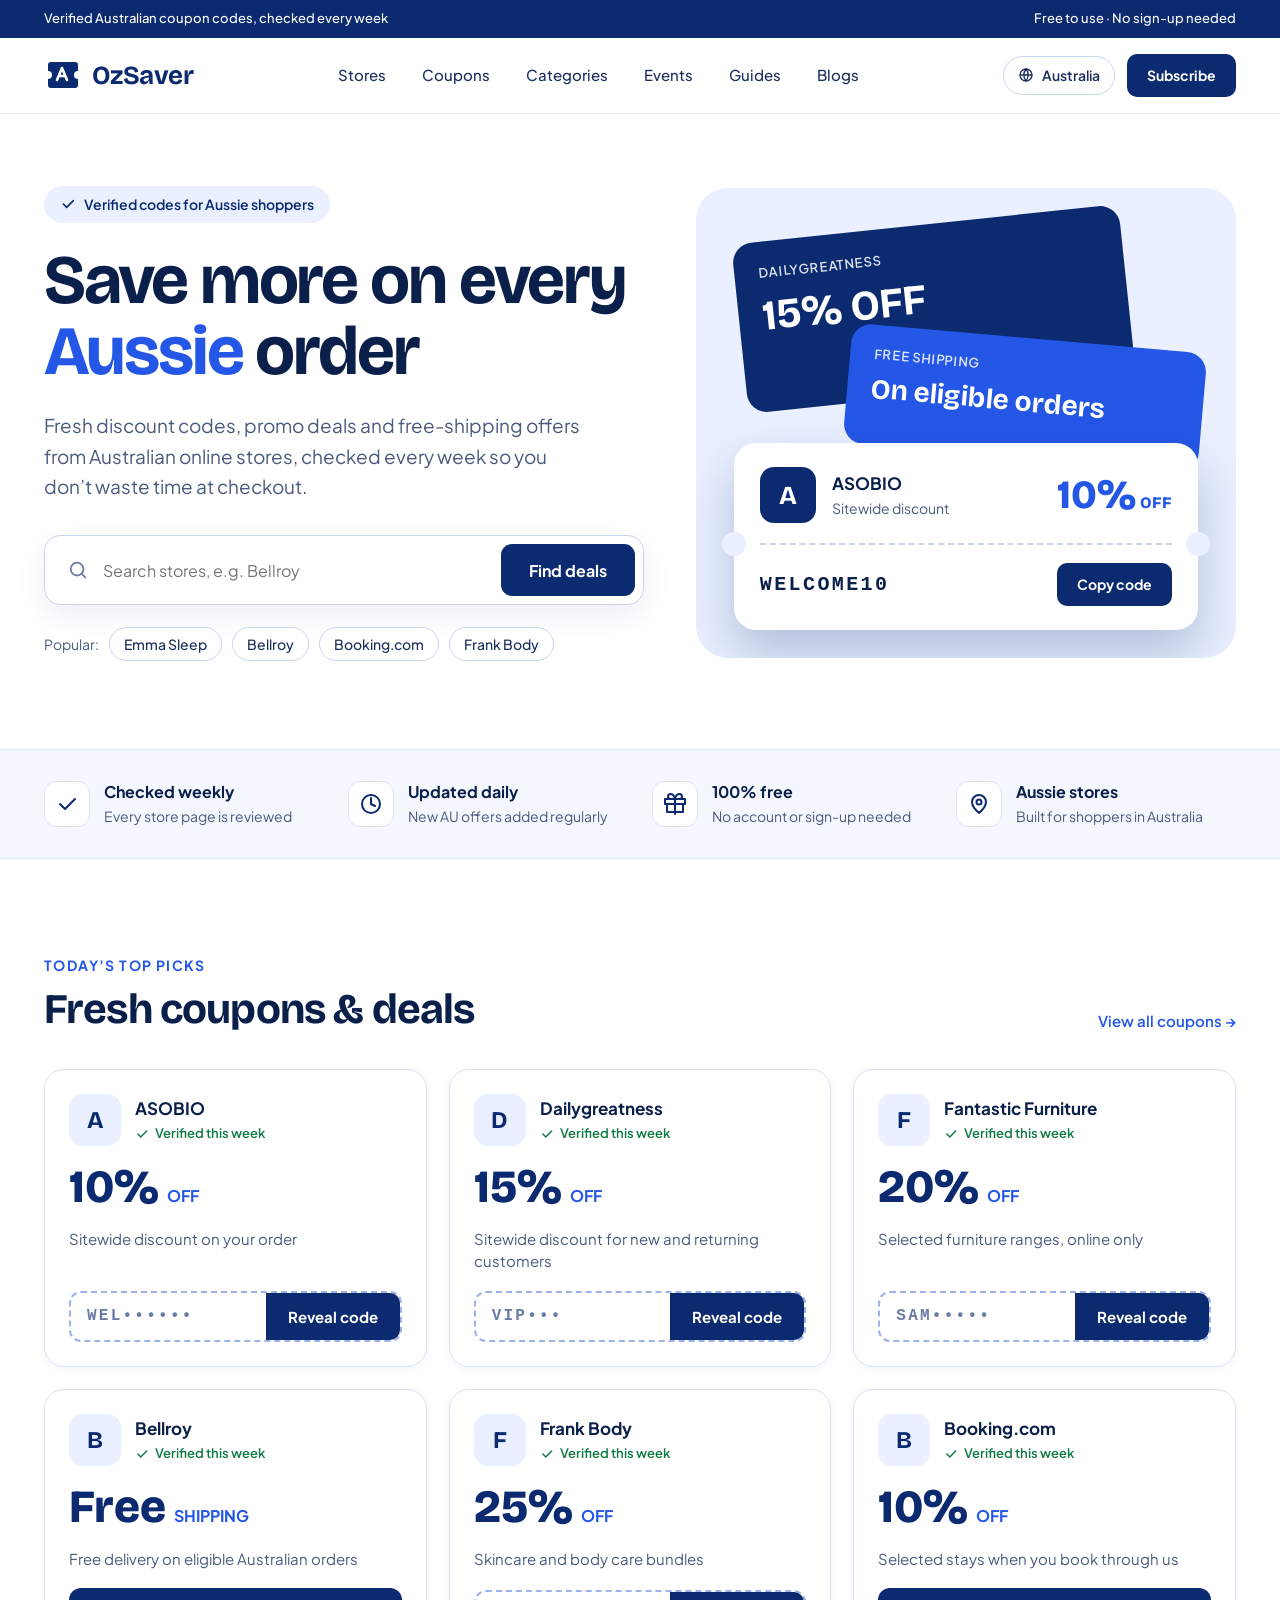
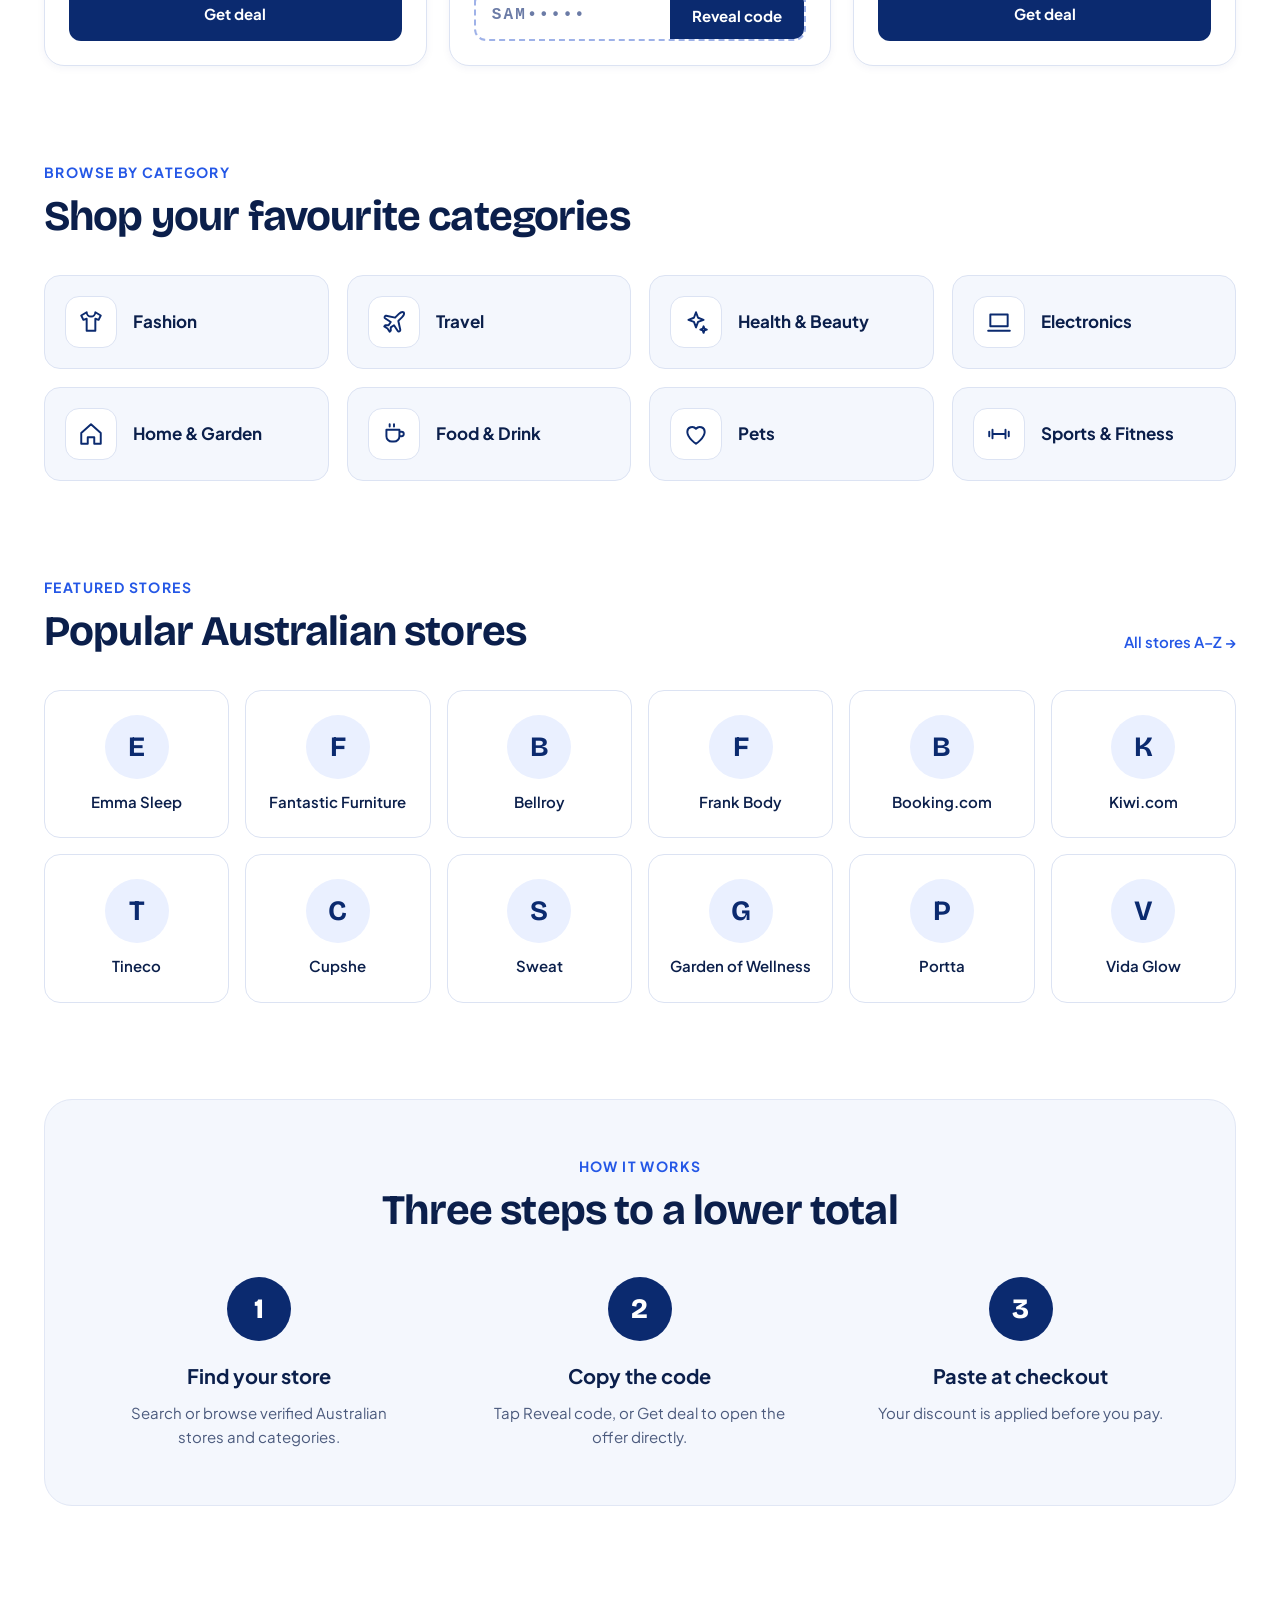
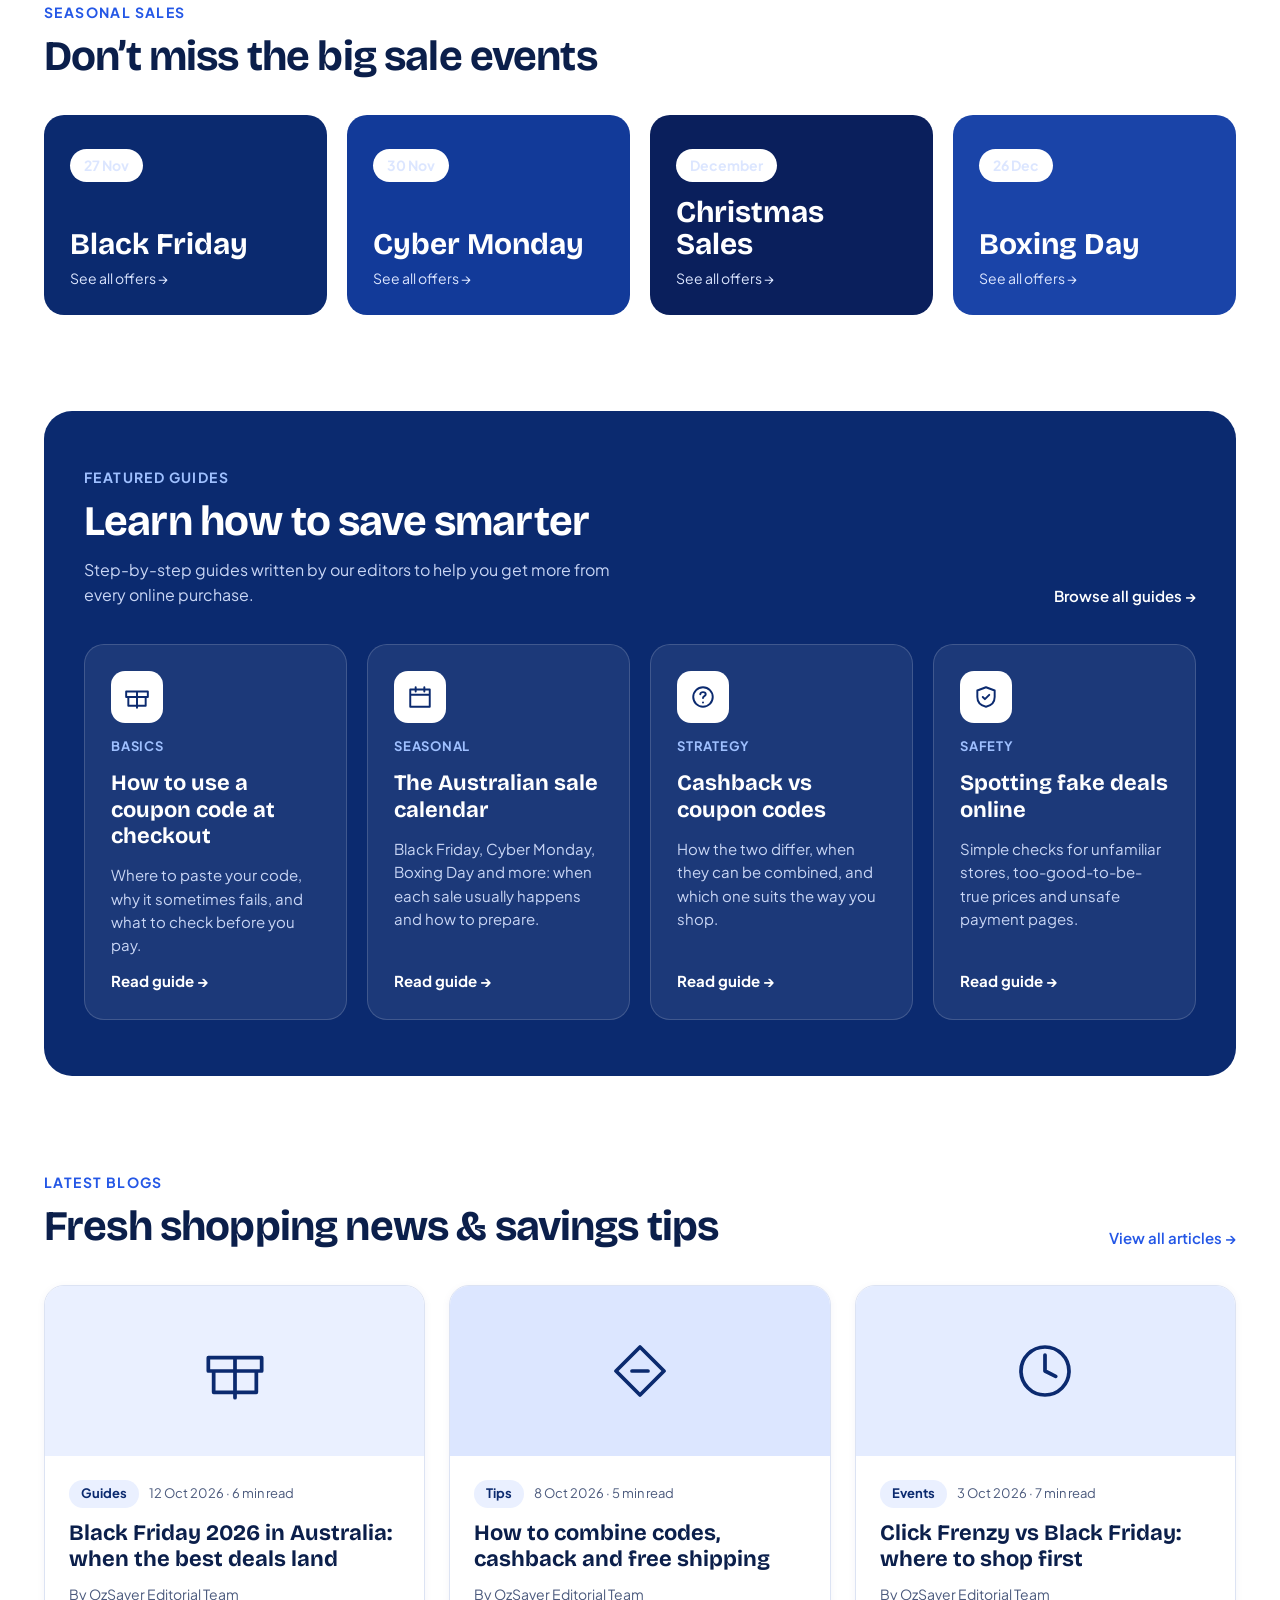
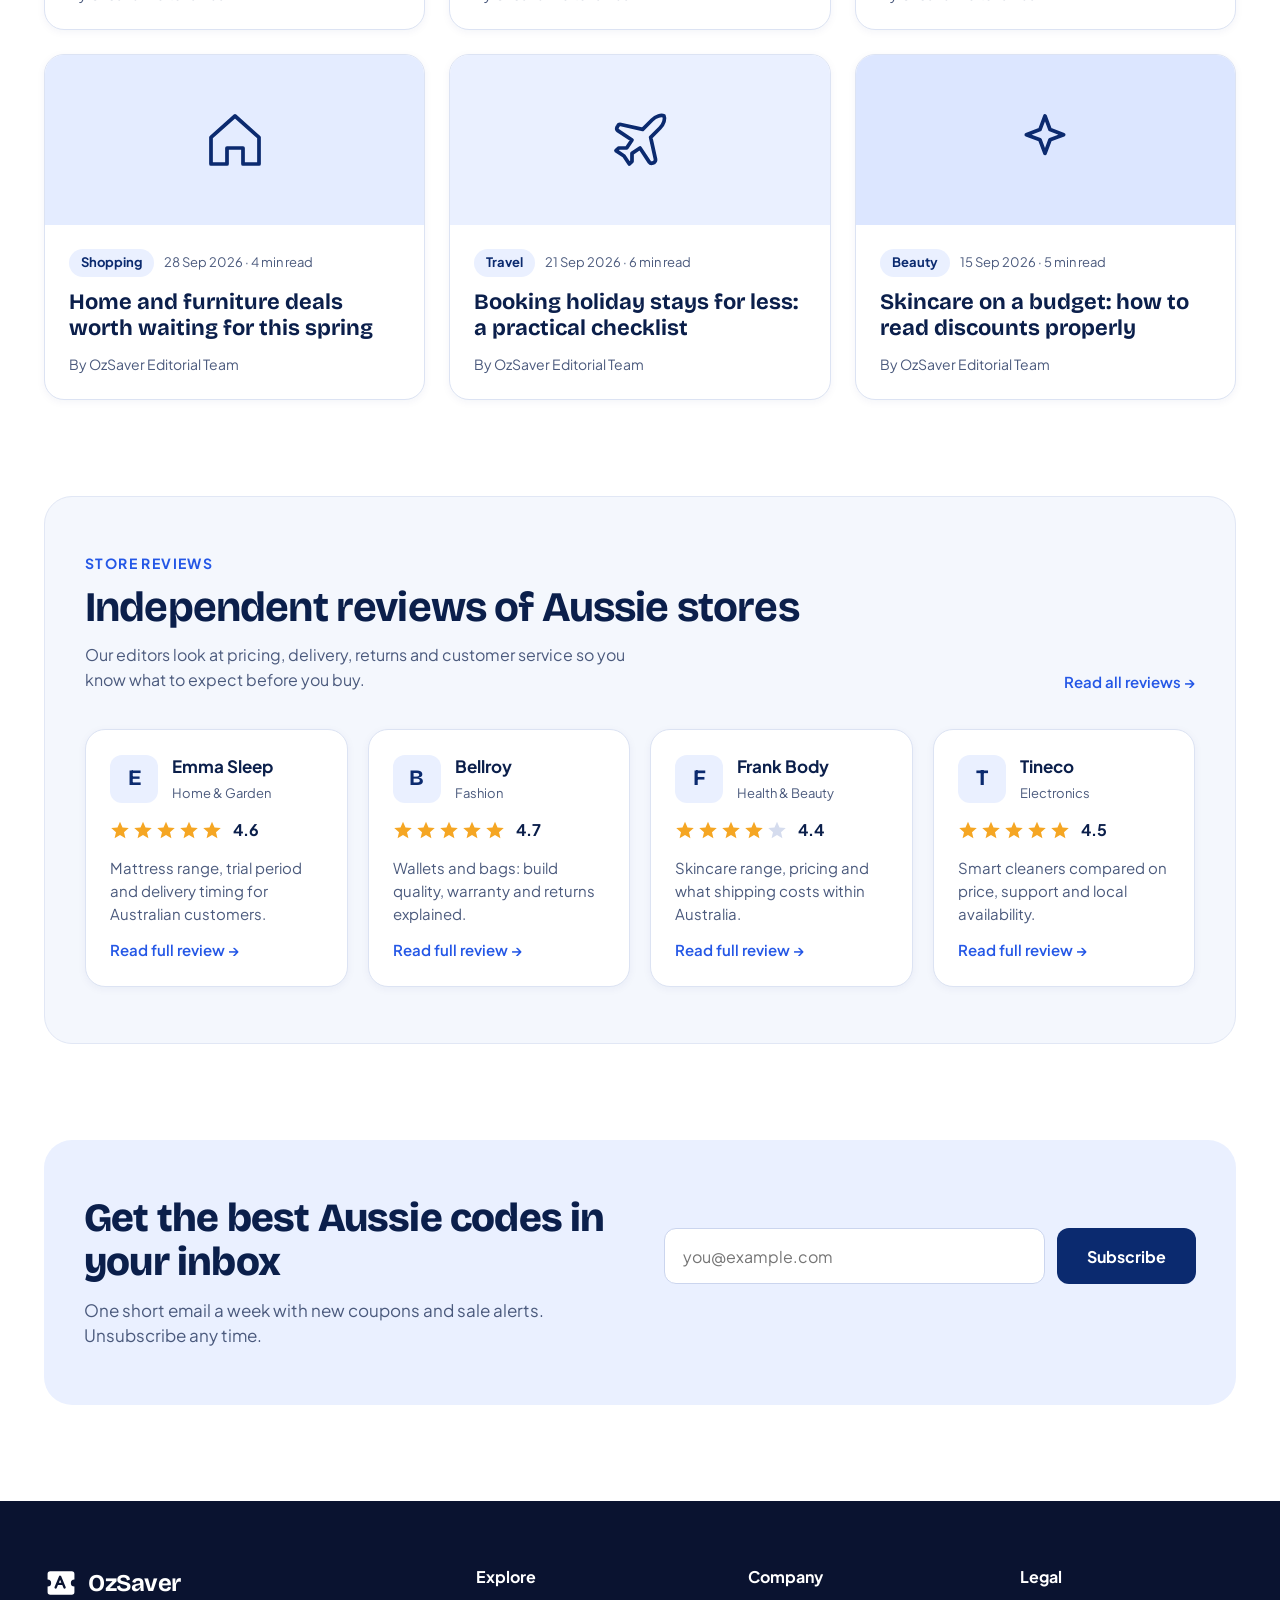
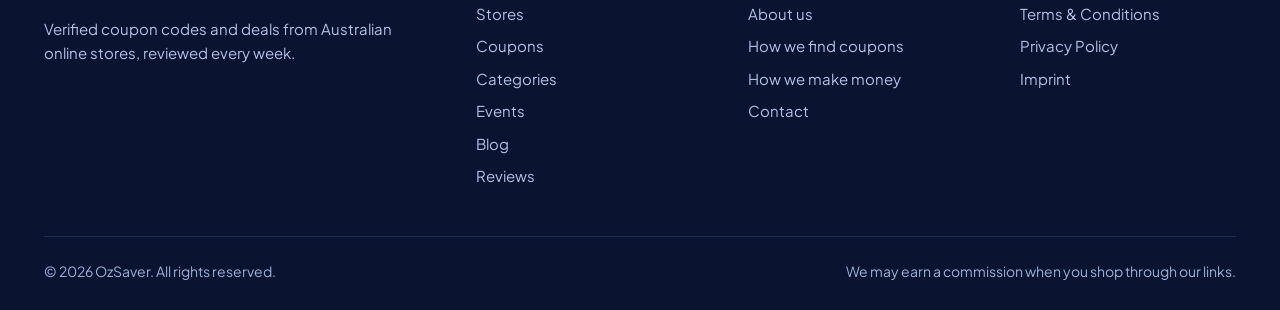
==== index.html @ eb92e5b9 "FirstCommit" ====
<!doctype html>
<html lang="en-AU">
<head>
<meta charset="utf-8">
<meta name="viewport" content="width=device-width, initial-scale=1">
<title>OzSaver – Verified Australian Coupon Codes &amp; Deals</title>
<meta name="description" content="Verified discount codes, promo deals and free-shipping offers from Australian online stores, checked every week.">
<link rel="preconnect" href="https://fonts.googleapis.com">
<link rel="preconnect" href="https://fonts.gstatic.com" crossorigin>
<link rel="stylesheet" href="https://fonts.googleapis.com/css2?family=Bricolage+Grotesque:opsz,wght@12..96,500..800&family=Plus+Jakarta+Sans:wght@400..700&display=swap">
<link rel="stylesheet" href="home.css">
</head>
<body>

<!-- Utility bar -->
<div class="topbar">
  <div class="container topbar__inner">
    <span>Verified Australian coupon codes, checked every week</span>
    <span>Free to use · No sign-up needed</span>
  </div>
</div>

<!-- Header -->
<header class="header">
  <div class="container header__inner">
    <a href="#" class="logo" aria-label="OzSaver home">
      <svg width="38" height="38" viewBox="0 0 38 38" aria-hidden="true">
        <path d="M4 9a3 3 0 0 1 3-3h24a3 3 0 0 1 3 3v6a4 4 0 0 0 0 8v6a3 3 0 0 1-3 3H7a3 3 0 0 1-3-3v-6a4 4 0 0 0 0-8z" fill="#0B2A6F"/>
        <path d="M13 24l5-12 5 12M15 20h6" stroke="#fff" stroke-width="2.6" stroke-linecap="round" stroke-linejoin="round" fill="none"/>
      </svg>
      <span>OzSaver</span>
    </a>

    <button class="nav-toggle" id="navToggle" aria-expanded="false" aria-controls="mainNav" aria-label="Toggle menu">
      <svg width="24" height="24" viewBox="0 0 24 24" fill="none" stroke="currentColor" stroke-width="2" stroke-linecap="round" aria-hidden="true"><path d="M4 7h16M4 12h16M4 17h16"/></svg>
    </button>

    <nav class="nav" id="mainNav" aria-label="Main">
      <a href="stores.html">Stores</a>
      <a href="coupons.html">Coupons</a>
      <a href="categories.html">Categories</a>
      <a href="events.html">Events</a>
      <a href="guides.html">Guides</a>
      <a href="blogs.html">Blogs</a>
    </nav>

    <div class="header__actions">
      <span class="region">
        <svg width="16" height="16" viewBox="0 0 24 24" fill="none" stroke="currentColor" stroke-width="2" stroke-linecap="round" stroke-linejoin="round" aria-hidden="true"><circle cx="12" cy="12" r="9"/><path d="M3 12h18M12 3a14 14 0 0 1 0 18M12 3a14 14 0 0 0 0 18"/></svg>
        Australia
      </span>
      <a href="#newsletter" class="btn btn--sm">Subscribe</a>
    </div>
  </div>
</header>

<main>

<!-- Hero -->
<section class="hero">
  <div class="container hero__inner">
    <div class="hero__copy">
      <span class="pill">
        <svg width="16" height="16" viewBox="0 0 24 24" fill="none" stroke="currentColor" stroke-width="2.4" stroke-linecap="round" stroke-linejoin="round" aria-hidden="true"><path d="M5 12l5 5L20 7"/></svg>
        Verified codes for Aussie shoppers
      </span>
      <h1>Save more on every <span class="accent">Aussie</span> order</h1>
      <p class="lead">Fresh discount codes, promo deals and free-shipping offers from Australian online stores, checked every week so you don’t waste time at checkout.</p>

      <form class="search" id="searchForm" role="search">
        <label for="searchInput" class="sr-only">Search stores or coupons</label>
        <svg width="22" height="22" viewBox="0 0 24 24" fill="none" stroke="#6B7BA6" stroke-width="2" stroke-linecap="round" aria-hidden="true"><circle cx="11" cy="11" r="7"/><path d="M20 20l-4-4"/></svg>
        <input id="searchInput" type="search" placeholder="Search stores, e.g. Bellroy" autocomplete="off">
        <button type="submit" class="btn">Find deals</button>
      </form>

      <div class="popular">
        <span>Popular:</span>
        <div id="popularChips"></div>
      </div>
    </div>

    <div class="hero__visual" aria-hidden="true">
      <div class="float float--a"><small>DAILYGREATNESS</small><strong>15% OFF</strong></div>
      <div class="float float--b"><small>FREE SHIPPING</small><strong>On eligible orders</strong></div>
      <div class="ticket">
        <div class="ticket__top">
          <div class="ticket__logo">A</div>
          <div class="ticket__info"><b>ASOBIO</b><span>Sitewide discount</span></div>
          <div class="ticket__value">10%<small>OFF</small></div>
        </div>
        <div class="ticket__cut"></div>
        <div class="ticket__bottom">
          <code>WELCOME10</code>
          <span class="btn btn--sm">Copy code</span>
        </div>
      </div>
    </div>
  </div>
</section>

<!-- Trust strip -->
<section class="trust">
  <div class="container trust__grid" id="trustGrid"></div>
</section>

<!-- Coupons -->
<section class="section container" id="coupons">
  <div class="section__head">
    <div>
      <div class="eyebrow">TODAY’S TOP PICKS</div>
      <h2>Fresh coupons &amp; deals</h2>
    </div>
    <a href="#" class="more">View all coupons →</a>
  </div>
  <div class="grid grid--coupons" id="couponGrid"></div>
  <p class="empty" id="couponEmpty" hidden>No matching offers found. Try another store name.</p>
</section>

<!-- Categories -->
<section class="section container" id="categories">
  <div class="eyebrow">BROWSE BY CATEGORY</div>
  <h2>Shop your favourite categories</h2>
  <div class="grid grid--categories" id="categoryGrid"></div>
</section>

<!-- Stores -->
<section class="section container" id="stores">
  <div class="section__head">
    <div>
      <div class="eyebrow">FEATURED STORES</div>
      <h2>Popular Australian stores</h2>
    </div>
    <a href="#" class="more">All stores A–Z →</a>
  </div>
  <div class="grid grid--stores" id="storeGrid"></div>
</section>

<!-- How it works -->
<section class="section container">
  <div class="panel">
    <div class="center">
      <div class="eyebrow">HOW IT WORKS</div>
      <h2>Three steps to a lower total</h2>
    </div>
    <div class="steps" id="stepGrid"></div>
  </div>
</section>

<!-- Events -->
<section class="section container" id="events">
  <div class="eyebrow">SEASONAL SALES</div>
  <h2>Don’t miss the big sale events</h2>
  <div class="grid grid--events" id="eventGrid"></div>
</section>

<!-- Featured Guides -->
<section class="section container" id="guides">
  <div class="guides">
    <div class="section__head">
      <div>
        <div class="eyebrow eyebrow--light">FEATURED GUIDES</div>
        <h2>Learn how to save smarter</h2>
        <p class="sub sub--light">Step-by-step guides written by our editors to help you get more from every online purchase.</p>
      </div>
      <a href="#" class="more more--light">Browse all guides →</a>
    </div>
    <div class="grid grid--guides" id="guideGrid"></div>
  </div>
</section>

<!-- Latest Blogs -->
<section class="section container" id="blog">
  <div class="section__head">
    <div>
      <div class="eyebrow">LATEST BLOGS</div>
      <h2>Fresh shopping news &amp; savings tips</h2>
    </div>
    <a href="#" class="more">View all articles →</a>
  </div>
  <div class="grid grid--posts" id="postGrid"></div>
</section>

<!-- Reviews -->
<section class="section container" id="reviews">
  <div class="panel">
    <div class="section__head">
      <div>
        <div class="eyebrow">STORE REVIEWS</div>
        <h2>Independent reviews of Aussie stores</h2>
        <p class="sub">Our editors look at pricing, delivery, returns and customer service so you know what to expect before you buy.</p>
      </div>
      <a href="#" class="more">Read all reviews →</a>
    </div>
    <div class="grid grid--reviews" id="reviewGrid"></div>
  </div>
</section>

<!-- Newsletter -->
<section class="section container" id="newsletter">
  <div class="newsletter">
    <div>
      <h2>Get the best Aussie codes in your inbox</h2>
      <p>One short email a week with new coupons and sale alerts. Unsubscribe any time.</p>
    </div>
    <form id="newsletterForm" novalidate>
      <div class="newsletter__row">
        <label for="email" class="sr-only">Email address</label>
        <input id="email" type="email" placeholder="you@example.com" required>
        <button type="submit" class="btn btn--lg">Subscribe</button>
      </div>
      <p class="form-msg" id="newsletterMsg" role="status" aria-live="polite"></p>
    </form>
  </div>
</section>

</main>

<!-- Footer -->
<footer class="footer">
  <div class="container">
    <div class="footer__grid">
      <div class="footer__brand">
        <div class="logo logo--light">
          <svg width="34" height="34" viewBox="0 0 38 38" aria-hidden="true">
            <path d="M4 9a3 3 0 0 1 3-3h24a3 3 0 0 1 3 3v6a4 4 0 0 0 0 8v6a3 3 0 0 1-3 3H7a3 3 0 0 1-3-3v-6a4 4 0 0 0 0-8z" fill="#fff"/>
            <path d="M13 24l5-12 5 12M15 20h6" stroke="#0A1330" stroke-width="2.6" stroke-linecap="round" stroke-linejoin="round" fill="none"/>
          </svg>
          <span>OzSaver</span>
        </div>
        <p>Verified coupon codes and deals from Australian online stores, reviewed every week.</p>
      </div>
      <div>
        <h3>Explore</h3>
        <a href="#">Stores</a><a href="#coupons">Coupons</a><a href="#categories">Categories</a><a href="#events">Events</a><a href="#blog">Blog</a><a href="#reviews">Reviews</a>
      </div>
      <div>
        <h3>Company</h3>
        <a href="#">About us</a><a href="#">How we find coupons</a><a href="#">How we make money</a><a href="#">Contact</a>
      </div>
      <div>
        <h3>Legal</h3>
        <a href="#">Terms &amp; Conditions</a><a href="#">Privacy Policy</a><a href="#">Imprint</a>
      </div>
    </div>
    <div class="footer__bottom">
      <span>© <span id="year">2026</span> OzSaver. All rights reserved.</span>
      <span>We may earn a commission when you shop through our links.</span>
    </div>
  </div>
</footer>

<!-- Code modal -->
<div class="modal" id="codeModal" role="dialog" aria-modal="true" aria-labelledby="modalTitle" hidden>
  <div class="modal__box">
    <button class="modal__close" id="modalClose" aria-label="Close">×</button>
    <div class="modal__store" id="modalStore"></div>
    <h3 id="modalTitle"></h3>
    <p>Copy this code and paste it at checkout.</p>
    <div class="modal__code">
      <code id="modalCode"></code>
      <button class="btn btn--sm" id="modalCopy">Copy</button>
    </div>
    <a href="#" class="btn btn--block" id="modalGo">Go to store</a>
  </div>
</div>

<script src="home.js"></script>
</body>
</html>
---- home.css ----
/* ==========================================================
   OzSaver – homepage styles
   ========================================================== */

:root {
  --brand: #0B2A6F;        /* dark blue: buttons, logo, headings accents */
  --brand-dark: #0A1330;   /* footer */
  --blue: #2457E6;         /* links, eyebrows */
  --ink: #0B1F4B;          /* main text */
  --muted: #4B5A7D;        /* secondary text */
  --line: #DCE3F3;         /* borders */
  --soft: #F4F7FD;         /* light panels */
  --tint: #EAF0FF;         /* light blue tint */
  --green: #0F7A45;
  --star: #F5A623;
  --radius: 20px;
  --shadow: 0 2px 8px rgba(11, 42, 111, .05);
  --font-display: 'Bricolage Grotesque', sans-serif;
  --font-body: 'Plus Jakarta Sans', system-ui, sans-serif;
}

*, *::before, *::after { box-sizing: border-box; }
html { scroll-behavior: smooth; }
body {
  margin: 0;
  background: #fff;
  color: var(--ink);
  font-family: var(--font-body);
  line-height: 1.5;
  -webkit-font-smoothing: antialiased;
}
a { color: inherit; text-decoration: none; }
img, svg { max-width: 100%; }
h1, h2, h3, p { margin: 0; }
button, input { font-family: inherit; }

:focus-visible { outline: 2px solid var(--blue); outline-offset: 2px; }

.container { max-width: 1240px; margin: 0 auto; padding-left: 24px; padding-right: 24px; }
.sr-only { position: absolute; width: 1px; height: 1px; overflow: hidden; clip: rect(0 0 0 0); white-space: nowrap; }
.center { text-align: center; }

/* ---------- Buttons ---------- */
.btn {
  display: inline-flex; align-items: center; justify-content: center;
  height: 52px; padding: 0 28px;
  border: 0; border-radius: 11px;
  background: var(--brand); color: #fff;
  font-weight: 700; font-size: 16px; cursor: pointer;
  transition: filter .2s, transform .2s;
}
.btn:hover { filter: brightness(1.2); }
.btn--sm { height: auto; padding: 11px 20px; font-size: 14px; border-radius: 10px; }
.btn--lg { height: 56px; padding: 0 30px; border-radius: 12px; }
.btn--block { display: flex; width: 100%; margin-top: 16px; }

/* ---------- Top bar & header ---------- */
.topbar { background: var(--brand); color: #fff; font-size: 13px; font-weight: 500; }
.topbar__inner { display: flex; flex-wrap: wrap; justify-content: space-between; gap: 4px 24px; padding-top: 9px; padding-bottom: 9px; }

.header { position: sticky; top: 0; z-index: 50; background: #fff; border-bottom: 1px solid #E1E7F5; }
.header__inner { display: flex; align-items: center; justify-content: space-between; gap: 16px 32px; padding-top: 16px; padding-bottom: 16px; }

.logo { display: flex; align-items: center; gap: 10px; }
.logo span { font-family: var(--font-display); font-weight: 700; font-size: 26px; letter-spacing: -.02em; color: var(--brand); }
.logo--light span { color: #fff; font-size: 24px; }

.nav { display: flex; gap: 6px 28px; align-items: center; }
.nav a { padding: 10px 4px; font-weight: 500; font-size: 15px; color: #1E2F5E; }
.nav a:hover { color: var(--blue); }

.header__actions { display: flex; align-items: center; gap: 12px; }
.region { display: inline-flex; align-items: center; gap: 8px; border: 1px solid #CBD5EE; border-radius: 999px; padding: 8px 14px; font-size: 14px; font-weight: 600; color: #1E2F5E; }

.nav-toggle { display: none; width: 44px; height: 44px; border: 1px solid #CBD5EE; border-radius: 10px; background: #fff; color: var(--ink); cursor: pointer; align-items: center; justify-content: center; }

/* ---------- Hero ---------- */
.hero__inner { display: flex; flex-wrap: wrap; align-items: center; gap: 56px 48px; padding-top: 72px; padding-bottom: 88px; }
.hero__copy { flex: 1 1 480px; min-width: 0; }

.pill { display: inline-flex; align-items: center; gap: 8px; background: var(--tint); color: var(--brand); border-radius: 999px; padding: 8px 16px; font-size: 14px; font-weight: 600; }

h1 { margin-top: 22px; font-family: var(--font-display); font-weight: 700; font-size: clamp(40px, 5.4vw, 70px); line-height: 1.04; letter-spacing: -.03em; }
.accent { color: var(--blue); }
.lead { margin-top: 22px; max-width: 540px; font-size: 19px; line-height: 1.6; color: var(--muted); }

.search { display: flex; flex-wrap: wrap; align-items: center; gap: 12px; max-width: 600px; margin-top: 34px; padding: 8px 8px 8px 22px; background: #fff; border: 1px solid #CBD5EE; border-radius: 16px; box-shadow: 0 10px 30px rgba(11, 42, 111, .08); }
.search input { flex: 1 1 200px; min-width: 0; height: 52px; border: 0; background: transparent; font-size: 16px; color: var(--ink); }
.search input:focus-visible { outline: none; }
.search:focus-within { border-color: var(--blue); }

.popular { display: flex; flex-wrap: wrap; align-items: center; gap: 10px; margin-top: 22px; font-size: 14px; color: var(--muted); }
.popular div { display: flex; flex-wrap: wrap; gap: 10px; }
.chip { border: 1px solid #CBD5EE; border-radius: 999px; padding: 7px 14px; background: #fff; font-size: 14px; font-weight: 500; color: #1E2F5E; cursor: pointer; }
.chip:hover { border-color: var(--brand); color: var(--brand); }

/* hero visual */
.hero__visual { position: relative; flex: 1 1 420px; min-width: 0; max-width: 540px; height: 470px; margin: 0 auto; background: var(--tint); border-radius: 32px; overflow: hidden; }
.float { position: absolute; border-radius: 20px; color: #fff; padding: 22px 24px; }
.float small { display: block; font-size: 13px; font-weight: 600; letter-spacing: .05em; opacity: .85; }
.float strong { display: block; margin-top: 10px; font-family: var(--font-display); font-weight: 700; line-height: 1.05; }
.float--a { left: 8%; top: 36px; width: 72%; height: 170px; background: var(--brand); transform: rotate(-6deg); }
.float--a strong { font-size: 42px; }
.float--b { right: 6%; top: 150px; width: 66%; height: 120px; background: var(--blue); transform: rotate(5deg); padding: 20px 24px; }
.float--b strong { font-size: 28px; }

.ticket { position: absolute; left: 0; right: 0; bottom: 28px; width: 86%; margin: 0 auto; background: #fff; border-radius: 22px; box-shadow: 0 24px 50px rgba(11, 42, 111, .25); }
.ticket__top { display: flex; align-items: center; gap: 16px; padding: 24px 26px 20px; }
.ticket__logo { width: 56px; height: 56px; display: flex; align-items: center; justify-content: center; background: var(--brand); color: #fff; border-radius: 14px; font-family: var(--font-display); font-weight: 700; font-size: 26px; }
.ticket__info { flex: 1; min-width: 0; }
.ticket__info b { display: block; font-size: 17px; }
.ticket__info span { font-size: 14px; color: var(--muted); }
.ticket__value { font-family: var(--font-display); font-weight: 800; font-size: 40px; line-height: 1; color: var(--blue); }
.ticket__value small { margin-left: 4px; font-size: 16px; }
.ticket__cut { position: relative; margin: 0 26px; border-top: 2px dashed #CBD5EE; }
.ticket__cut::before, .ticket__cut::after { content: ""; position: absolute; top: -13px; width: 24px; height: 24px; border-radius: 50%; background: var(--tint); }
.ticket__cut::before { left: -38px; }
.ticket__cut::after { right: -38px; }
.ticket__bottom { display: flex; align-items: center; justify-content: space-between; gap: 12px; padding: 18px 26px 24px; }
.ticket__bottom code { font-family: ui-monospace, Menlo, monospace; font-weight: 700; font-size: 20px; letter-spacing: .12em; }

/* ---------- Trust strip ---------- */
.trust { background: var(--soft); border-top: 1px solid #E1E7F5; border-bottom: 1px solid #E1E7F5; }
.trust__grid { display: grid; grid-template-columns: repeat(auto-fit, minmax(min(100%, 250px), 1fr)); gap: 24px; padding-top: 30px; padding-bottom: 30px; }
.trust__item { display: flex; align-items: center; gap: 14px; }
.trust__icon { flex: none; width: 46px; height: 46px; display: flex; align-items: center; justify-content: center; background: #fff; border: 1px solid var(--line); border-radius: 12px; color: var(--brand); }
.trust__item b { display: block; font-size: 16px; }
.trust__item span { font-size: 14px; color: var(--muted); }

/* ---------- Sections ---------- */
.section { padding-top: 96px; }
.section__head { display: flex; flex-wrap: wrap; align-items: flex-end; justify-content: space-between; gap: 16px; }
.eyebrow { font-size: 14px; font-weight: 700; letter-spacing: .1em; color: var(--blue); }
h2 { margin-top: 10px; font-family: var(--font-display); font-weight: 700; font-size: clamp(30px, 3.6vw, 42px); line-height: 1.1; letter-spacing: -.02em; }
.sub { margin-top: 12px; max-width: 560px; font-size: 16px; line-height: 1.6; color: var(--muted); }
.more { font-weight: 600; font-size: 15px; color: var(--blue); }
.more:hover { text-decoration: underline; }
.empty { margin-top: 28px; color: var(--muted); }

.panel { background: var(--soft); border: 1px solid #E1E7F5; border-radius: 28px; padding: 56px 40px; }

.grid { display: grid; gap: 22px; margin-top: 36px; }
.grid--coupons { grid-template-columns: repeat(auto-fill, minmax(min(100%, 350px), 1fr)); }
.grid--categories { grid-template-columns: repeat(auto-fill, minmax(min(100%, 270px), 1fr)); gap: 18px; }
.grid--stores { grid-template-columns: repeat(auto-fill, minmax(min(100%, 180px), 1fr)); gap: 16px; }
.grid--events { grid-template-columns: repeat(auto-fit, minmax(min(100%, 270px), 1fr)); gap: 20px; }
.grid--posts { grid-template-columns: repeat(auto-fit, minmax(min(100%, 320px), 1fr)); gap: 24px; }
.grid--reviews { grid-template-columns: repeat(auto-fit, minmax(min(100%, 260px), 1fr)); gap: 20px; }

/* ---------- Cards ---------- */
.card { background: #fff; border: 1px solid var(--line); border-radius: var(--radius); box-shadow: var(--shadow); transition: transform .2s, box-shadow .2s; }
.card:hover { transform: translateY(-4px); box-shadow: 0 18px 36px rgba(11, 42, 111, .12); }

.coupon { display: flex; flex-direction: column; gap: 18px; padding: 24px; }
.coupon__head { display: flex; align-items: center; gap: 14px; }
.avatar { flex: none; width: 52px; height: 52px; display: flex; align-items: center; justify-content: center; background: var(--tint); color: var(--brand); border-radius: 14px; font-family: var(--font-display); font-weight: 700; font-size: 24px; }
.coupon__store { font-weight: 700; font-size: 17px; }
.verified { display: flex; align-items: center; gap: 6px; margin-top: 3px; font-size: 13px; font-weight: 600; color: var(--green); }
.coupon__value { display: flex; align-items: baseline; gap: 8px; }
.coupon__value b { font-family: var(--font-display); font-weight: 800; font-size: 46px; line-height: 1; color: var(--brand); }
.coupon__value span { font-weight: 700; font-size: 16px; color: var(--blue); }
.coupon__title { flex: 1; font-size: 15px; line-height: 1.5; color: var(--muted); }
.codebox { display: flex; align-items: stretch; border: 2px dashed #9FB2E8; border-radius: 12px; overflow: hidden; }
.codebox code { flex: 1; display: flex; align-items: center; padding: 0 16px; font-family: ui-monospace, Menlo, monospace; font-weight: 700; letter-spacing: .14em; color: #6B7BA6; }
.codebox .btn { height: auto; padding: 14px 22px; font-size: 15px; border-radius: 0; }
.coupon > .btn { height: auto; padding: 15px 22px; font-size: 15px; border-radius: 12px; }

.tile { display: flex; align-items: center; gap: 16px; padding: 20px; background: var(--soft); border: 1px solid var(--line); border-radius: 16px; transition: background .2s, border-color .2s; }
.tile:hover { background: var(--tint); border-color: #9FB2E8; }
.tile__icon { flex: none; width: 52px; height: 52px; display: flex; align-items: center; justify-content: center; background: #fff; border: 1px solid var(--line); border-radius: 14px; color: var(--brand); }
.tile b { font-size: 17px; }

.store { flex-direction: column; justify-content: center; gap: 12px; padding: 24px 12px; text-align: center; background: #fff; }
.store .avatar { width: 64px; height: 64px; border-radius: 50%; font-size: 28px; }
.store b { font-size: 15px; font-weight: 600; }

.steps { display: grid; grid-template-columns: repeat(auto-fit, minmax(min(100%, 260px), 1fr)); gap: 32px; margin-top: 44px; text-align: center; }
.step__n { width: 64px; height: 64px; margin: 0 auto; display: flex; align-items: center; justify-content: center; background: var(--brand); color: #fff; border-radius: 50%; font-family: var(--font-display); font-weight: 800; font-size: 28px; }
.step h3 { margin-top: 20px; font-size: 20px; font-weight: 700; }
.step p { max-width: 300px; margin: 10px auto 0; font-size: 15px; line-height: 1.6; color: var(--muted); }

.event { display: flex; flex-direction: column; justify-content: space-between; min-height: 200px; padding: 26px; border-radius: var(--radius); color: #fff; transition: transform .2s, box-shadow .2s; }
.event:hover { transform: translateY(-4px); box-shadow: 0 18px 36px rgba(11, 42, 111, .2); }
.event__date { align-self: flex-start; background: #fff; color: var(--brand); border-radius: 999px; padding: 6px 14px; font-size: 13px; font-weight: 700; }
.event b { display: block; font-family: var(--font-display); font-weight: 700; font-size: 30px; line-height: 1.05; }
.event span { display: block; margin-top: 8px; font-size: 14px; color: #DCE6FF; }

.post { display: flex; flex-direction: column; overflow: hidden; }
.post__thumb { display: flex; align-items: center; justify-content: center; height: 170px; color: var(--brand); }
.post__body { display: flex; flex-direction: column; flex: 1; gap: 12px; padding: 24px; }
.post__meta { display: flex; flex-wrap: wrap; align-items: center; gap: 10px; font-size: 13px; color: var(--muted); }
.tag { background: var(--tint); color: var(--brand); font-weight: 700; border-radius: 999px; padding: 4px 12px; }
.post h3 { flex: 1; font-family: var(--font-display); font-weight: 700; font-size: 22px; line-height: 1.2; }
.post h3 a:hover { text-decoration: underline; }
.post__by { font-size: 14px; color: var(--muted); }

/* Featured guides (dark panel) */
.guides { padding: 56px 40px; background: var(--brand); color: #fff; border-radius: 28px; }
.guides h2 { color: #fff; }
.eyebrow--light { color: #9FC0FF; }
.sub--light { color: #C9D6F5; }
.more--light { color: #fff; }
.grid--guides { grid-template-columns: repeat(auto-fit, minmax(min(100%, 250px), 1fr)); gap: 20px; }
.guide { display: flex; flex-direction: column; gap: 14px; padding: 26px; background: rgba(255, 255, 255, .07); border: 1px solid rgba(255, 255, 255, .16); border-radius: var(--radius); transition: background .2s, transform .2s; }
.guide:hover { background: rgba(255, 255, 255, .13); transform: translateY(-4px); }
.guide__icon { width: 52px; height: 52px; display: flex; align-items: center; justify-content: center; background: #fff; color: var(--brand); border-radius: 14px; }
.guide__tag { font-size: 13px; font-weight: 700; letter-spacing: .06em; color: #9FC0FF; text-transform: uppercase; }
.guide h3 { font-family: var(--font-display); font-weight: 700; font-size: 22px; line-height: 1.2; }
.guide p { flex: 1; font-size: 15px; line-height: 1.55; color: #C9D6F5; }
.guide__link { font-weight: 700; font-size: 15px; }

.review { display: flex; flex-direction: column; gap: 14px; padding: 24px; }
.review__head { display: flex; align-items: center; gap: 14px; }
.review__head .avatar { width: 48px; height: 48px; border-radius: 12px; font-size: 22px; }
.review__head b { display: block; font-size: 17px; }
.review__head span { font-size: 13px; color: var(--muted); }
.stars { display: flex; align-items: center; gap: 3px; }
.stars b { margin-left: 8px; font-size: 16px; }
.review p { flex: 1; font-size: 15px; line-height: 1.55; color: var(--muted); }
.review a { font-weight: 600; font-size: 15px; color: var(--blue); }
.review a:hover { text-decoration: underline; }

/* ---------- Newsletter ---------- */
.newsletter { display: flex; flex-wrap: wrap; align-items: center; gap: 28px 48px; padding: 56px 40px; background: var(--tint); border-radius: 28px; }
.newsletter > * { flex: 1 1 380px; min-width: 0; }
.newsletter h2 { margin: 0; font-weight: 800; font-size: clamp(28px, 3.4vw, 40px); }
.newsletter p { margin-top: 14px; max-width: 480px; font-size: 17px; color: var(--muted); }
.newsletter__row { display: flex; flex-wrap: wrap; gap: 12px; }
.newsletter input { flex: 1 1 220px; min-width: 0; height: 56px; padding: 0 18px; border: 1px solid #CBD5EE; border-radius: 12px; background: #fff; font-size: 16px; color: var(--ink); }
.newsletter .form-msg { margin-top: 12px; font-size: 14px; font-weight: 600; min-height: 20px; }
.form-msg.is-ok { color: var(--green); }
.form-msg.is-error { color: #B42318; }

/* ---------- Footer ---------- */
.footer { margin-top: 96px; background: var(--brand-dark); color: #fff; }
.footer .container { padding-top: 64px; padding-bottom: 28px; }
.footer__grid { display: flex; flex-wrap: wrap; justify-content: space-between; gap: 40px 56px; }
.footer__grid > div { flex: 1 1 140px; display: flex; flex-direction: column; gap: 10px; font-size: 15px; color: #B4C1E6; }
.footer__grid > .footer__brand { flex: 1 1 300px; max-width: 380px; gap: 0; }
.footer__brand p { margin-top: 16px; line-height: 1.6; }
.footer h3 { margin-bottom: 4px; font-size: 16px; font-weight: 700; color: #fff; }
.footer a:hover { color: #fff; text-decoration: underline; }
.footer__bottom { display: flex; flex-wrap: wrap; justify-content: space-between; gap: 12px; margin-top: 48px; padding-top: 24px; border-top: 1px solid #1C2A5E; font-size: 14px; color: #9FB0DC; }

/* ---------- Modal ---------- */
.modal { position: fixed; inset: 0; z-index: 100; display: flex; align-items: center; justify-content: center; padding: 20px; background: rgba(10, 19, 48, .6); }
.modal[hidden] { display: none; }
.modal__box { position: relative; width: 100%; max-width: 440px; padding: 32px; background: #fff; border-radius: 24px; text-align: center; box-shadow: 0 30px 80px rgba(0, 0, 0, .35); }
.modal__close { position: absolute; top: 12px; right: 12px; width: 44px; height: 44px; border: 0; border-radius: 50%; background: transparent; font-size: 28px; line-height: 1; color: var(--muted); cursor: pointer; }
.modal__close:hover { background: var(--soft); }
.modal__store { margin-bottom: 6px; font-weight: 700; color: var(--blue); }
.modal h3 { font-family: var(--font-display); font-size: 28px; }
.modal p { margin-top: 8px; color: var(--muted); }
.modal__code { display: flex; align-items: stretch; margin-top: 22px; border: 2px dashed #9FB2E8; border-radius: 12px; overflow: hidden; }
.modal__code code { flex: 1; padding: 16px; font-family: ui-monospace, Menlo, monospace; font-weight: 700; font-size: 20px; letter-spacing: .12em; }
.modal__code .btn { height: auto; padding: 0 22px; border-radius: 0; }

/* ---------- Responsive ---------- */
@media (max-width: 900px) {
  .nav-toggle { display: inline-flex; }
  .header__inner { flex-wrap: wrap; }
  .nav { display: none; order: 4; width: 100%; flex-direction: column; align-items: stretch; gap: 0; padding-top: 8px; border-top: 1px solid #E1E7F5; }
  .nav.is-open { display: flex; }
  .nav a { padding: 14px 4px; border-bottom: 1px solid #EEF2FA; }
  .region { display: none; }
  .header__actions { margin-left: auto; }
  .logo { order: 1; }
  .header__actions { order: 2; }
  .nav-toggle { order: 3; }
}
@media (max-width: 640px) {
  .section { padding-top: 72px; }
  .hero__inner { padding-top: 48px; padding-bottom: 56px; }
  .panel, .newsletter, .guides { padding: 36px 22px; border-radius: 22px; }
  .hero__visual { height: 430px; }
  .topbar__inner span:last-child { display: none; }
}
@media (prefers-reduced-motion: reduce) {
  html { scroll-behavior: auto; }
  * { transition: none !important; }
}
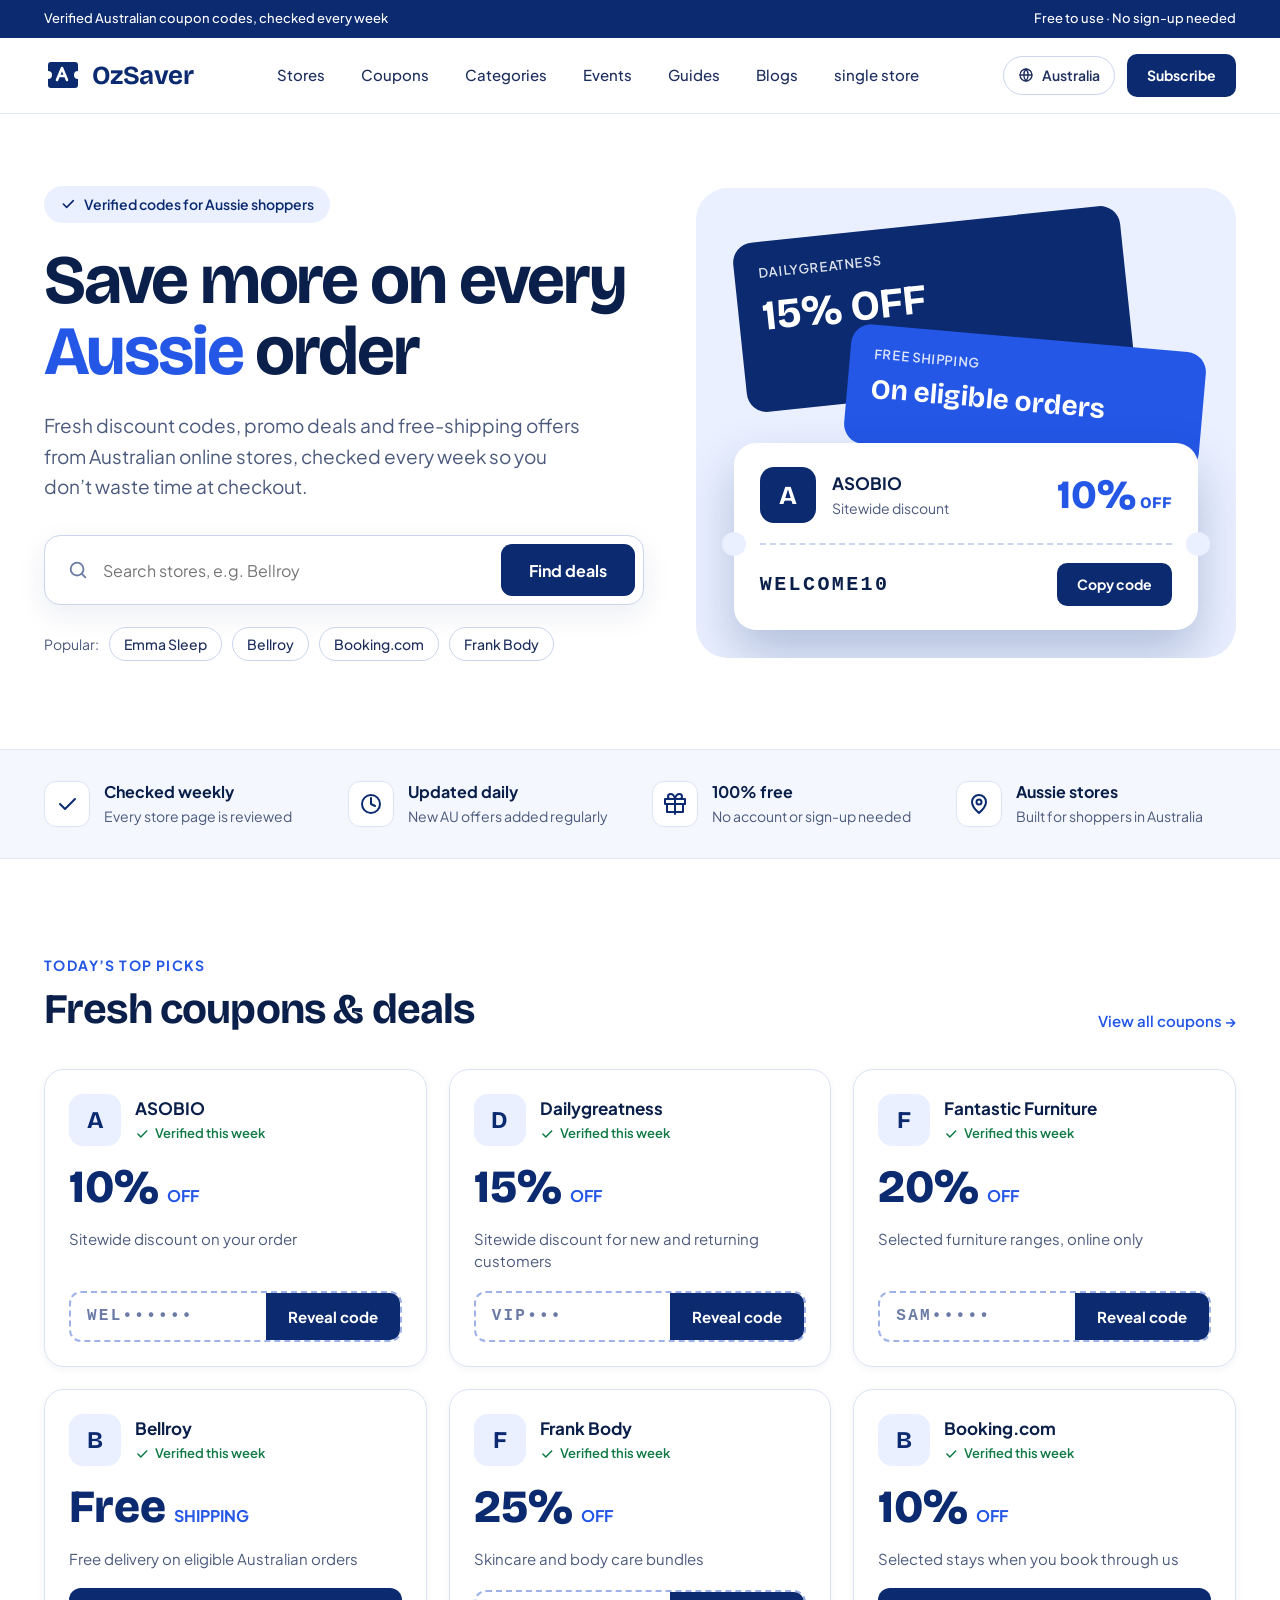
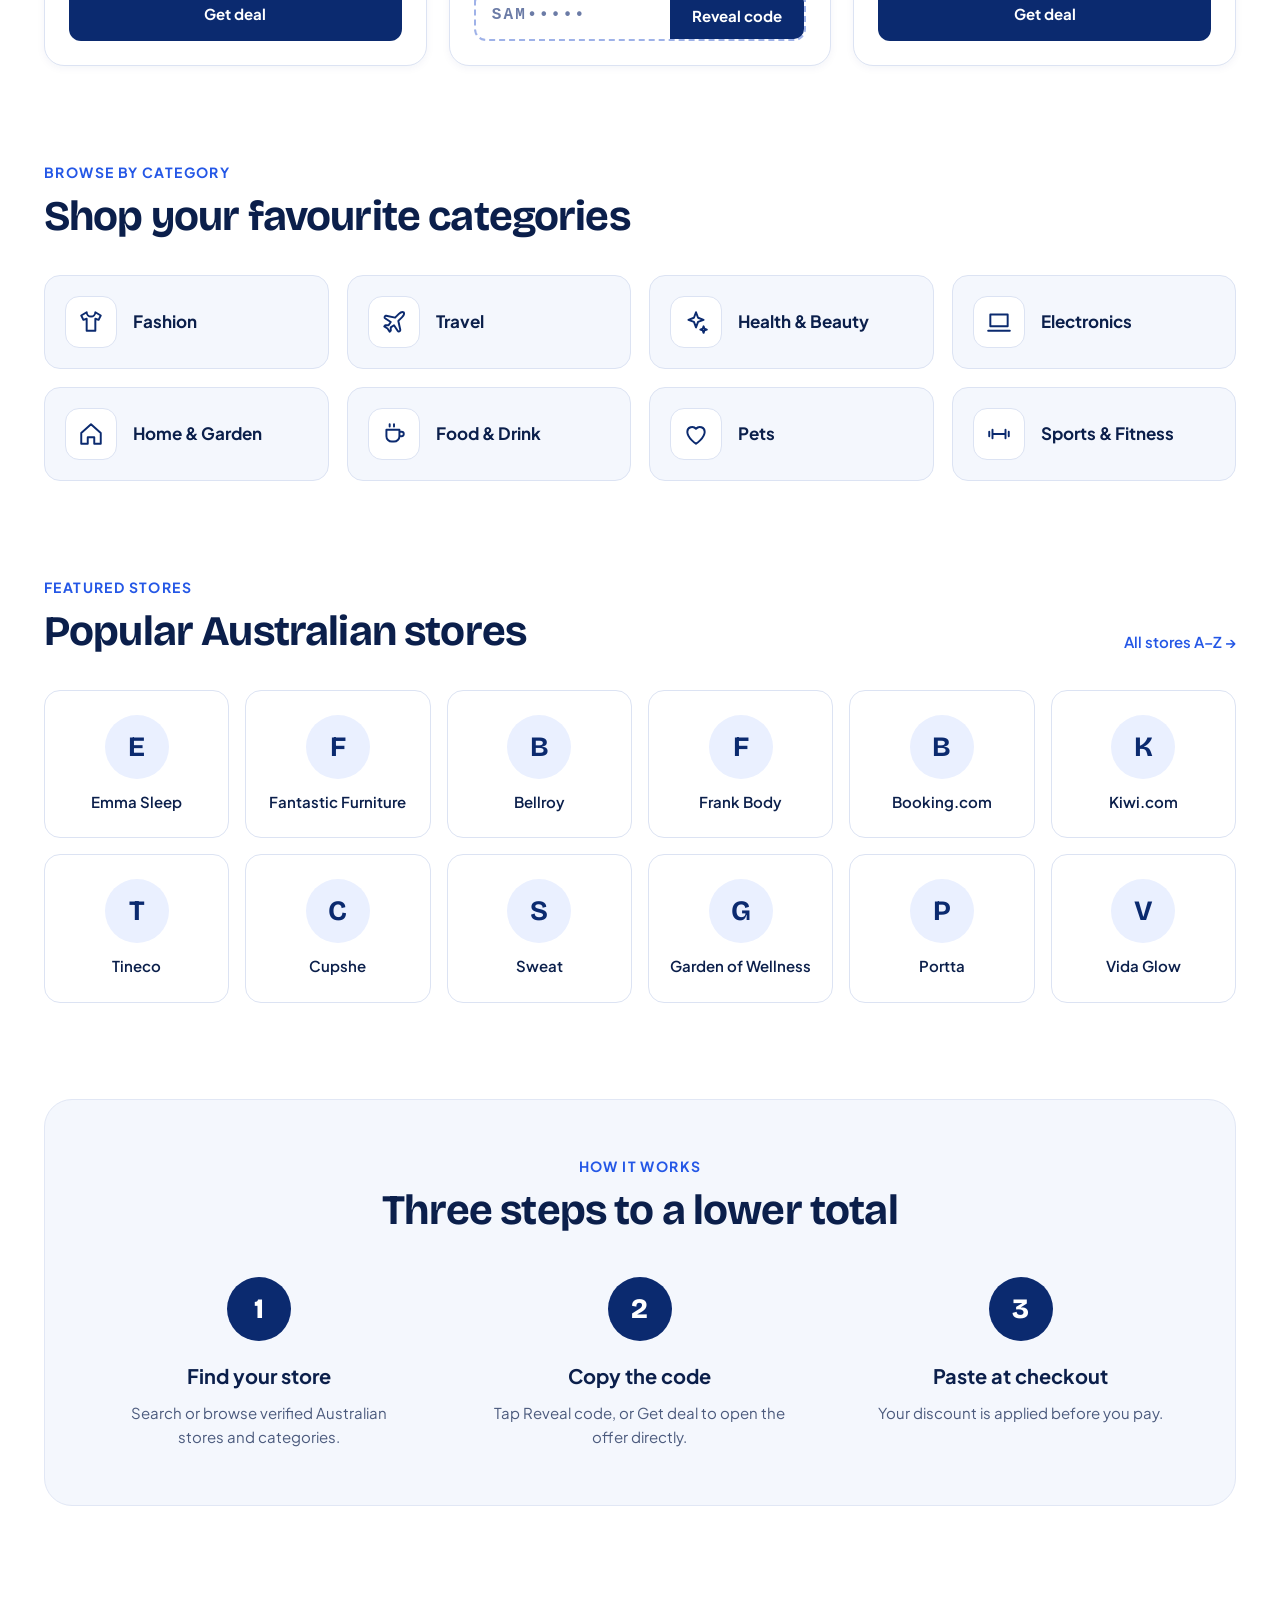
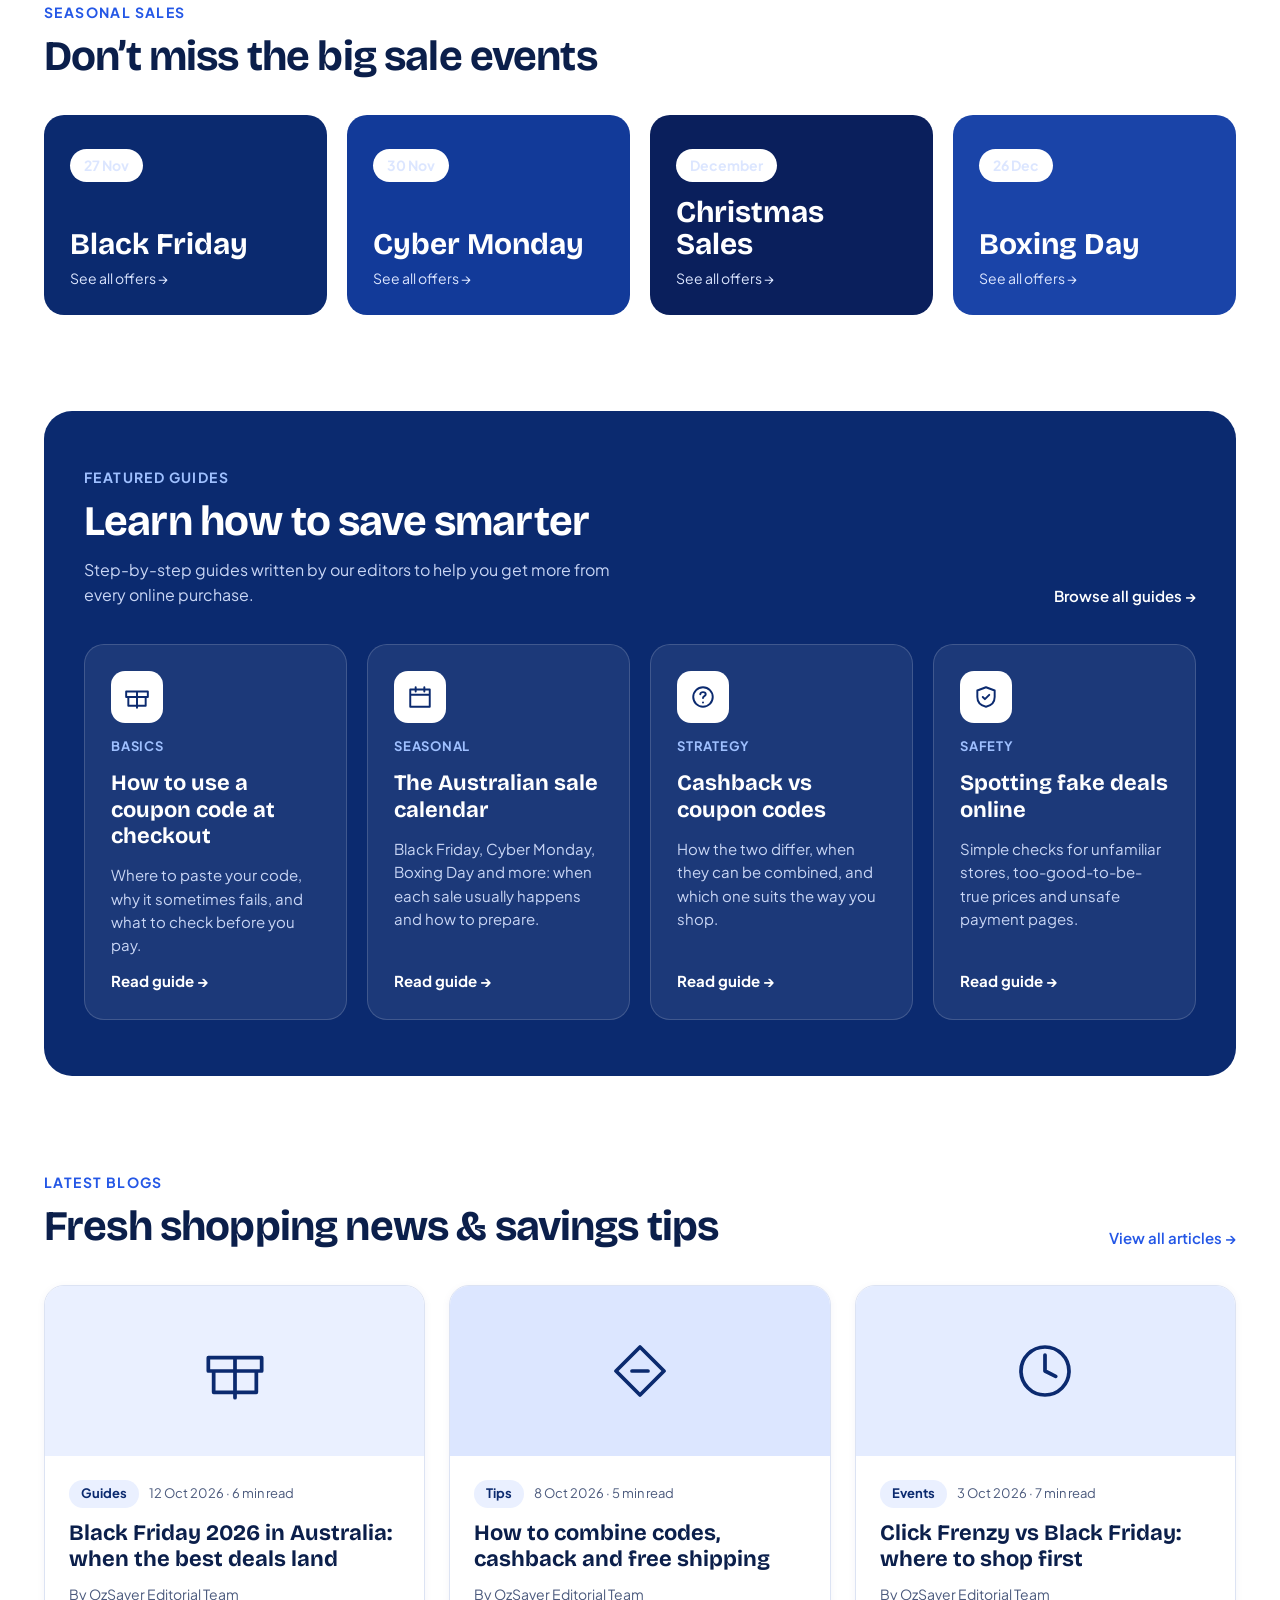
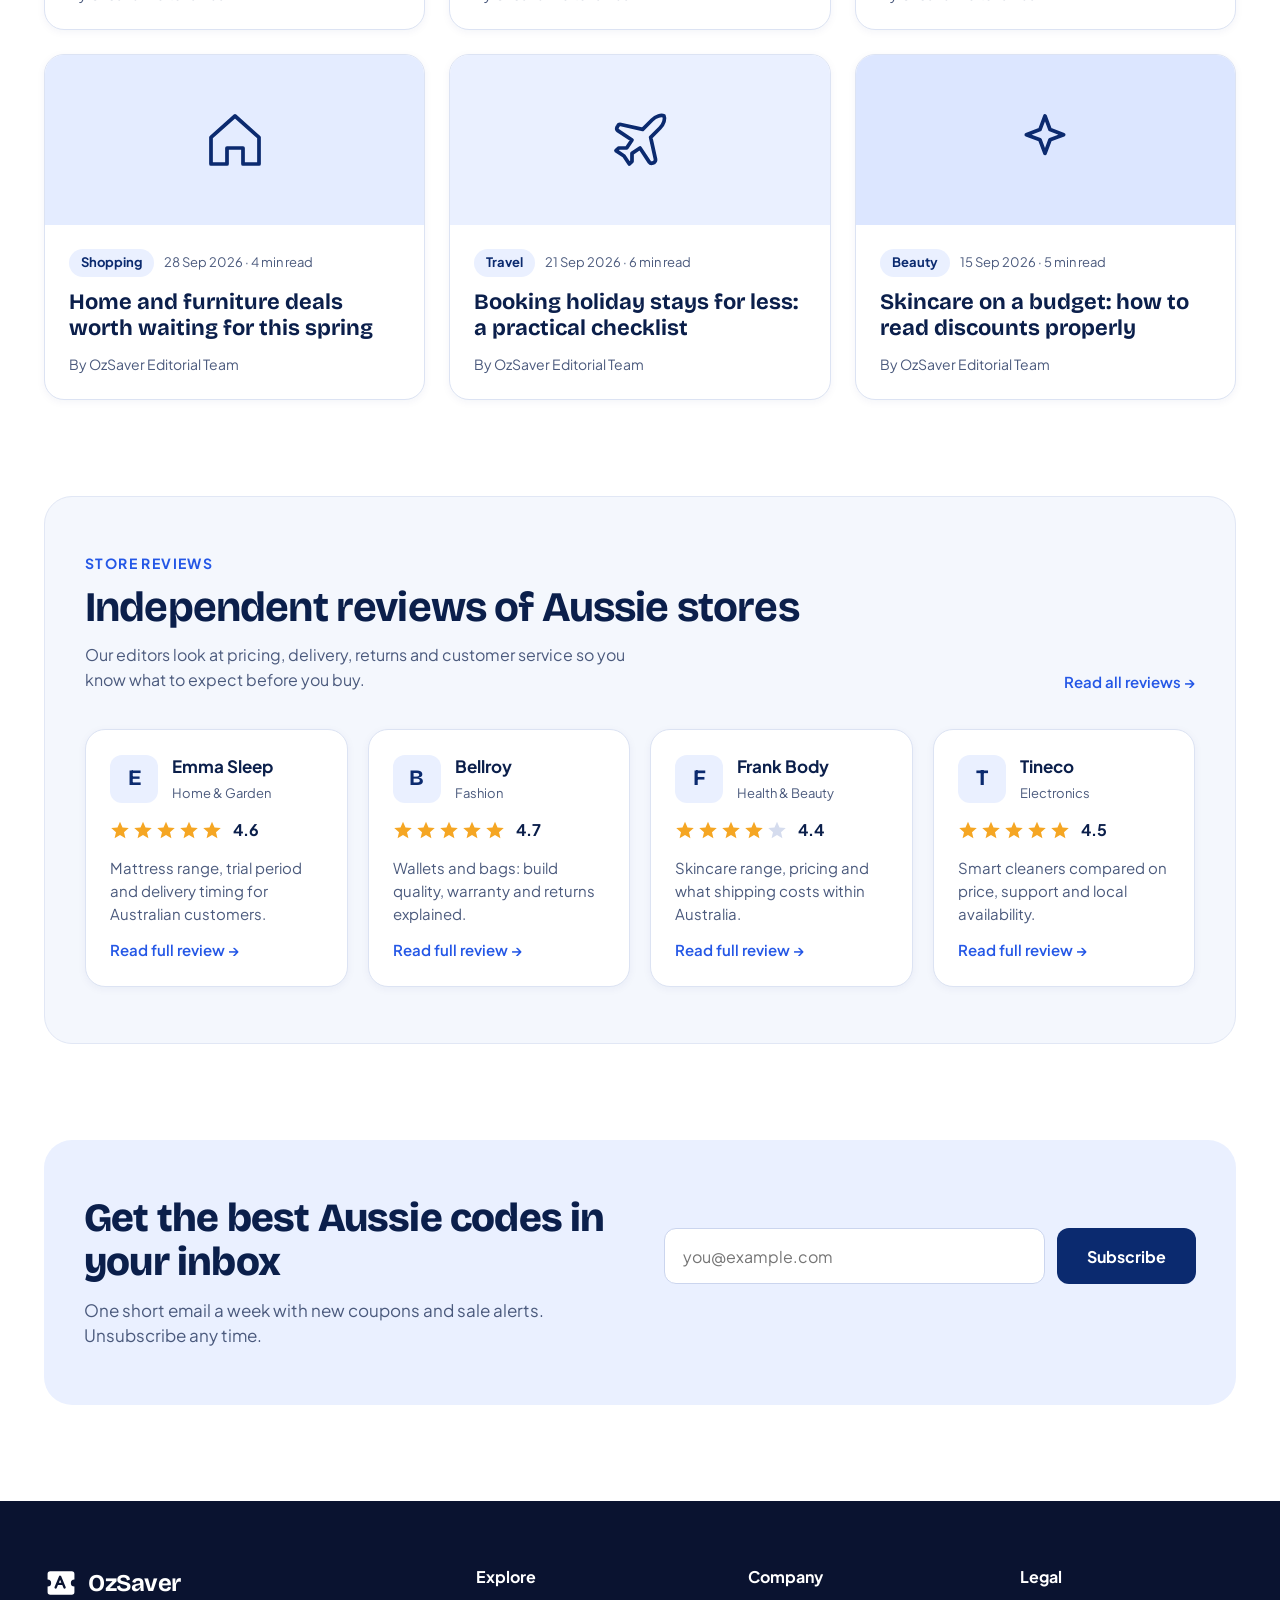
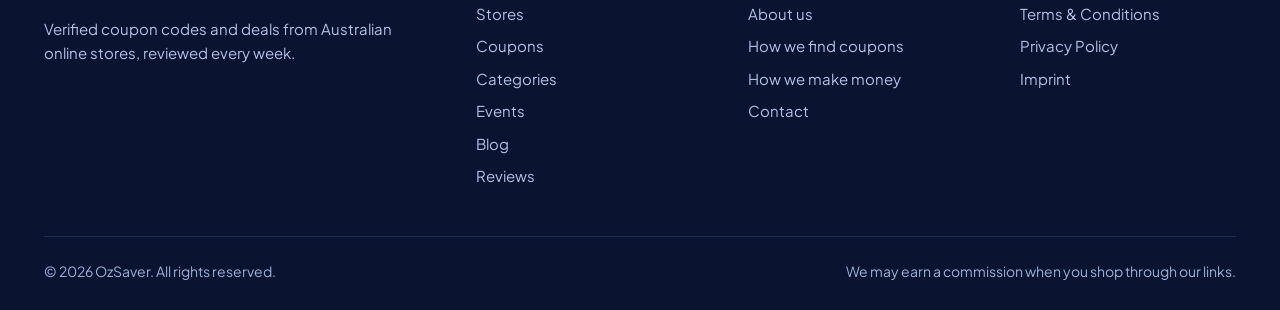
==== commit 57fe3b06: "AddMenu" ====
--- a/index.html
+++ b/index.html
@@ -42,6 +42,7 @@
       <a href="events.html">Events</a>
       <a href="guides.html">Guides</a>
       <a href="blogs.html">Blogs</a>
+      <a href="single-store.html">single store</a>
     </nav>
 
     <div class="header__actions">
